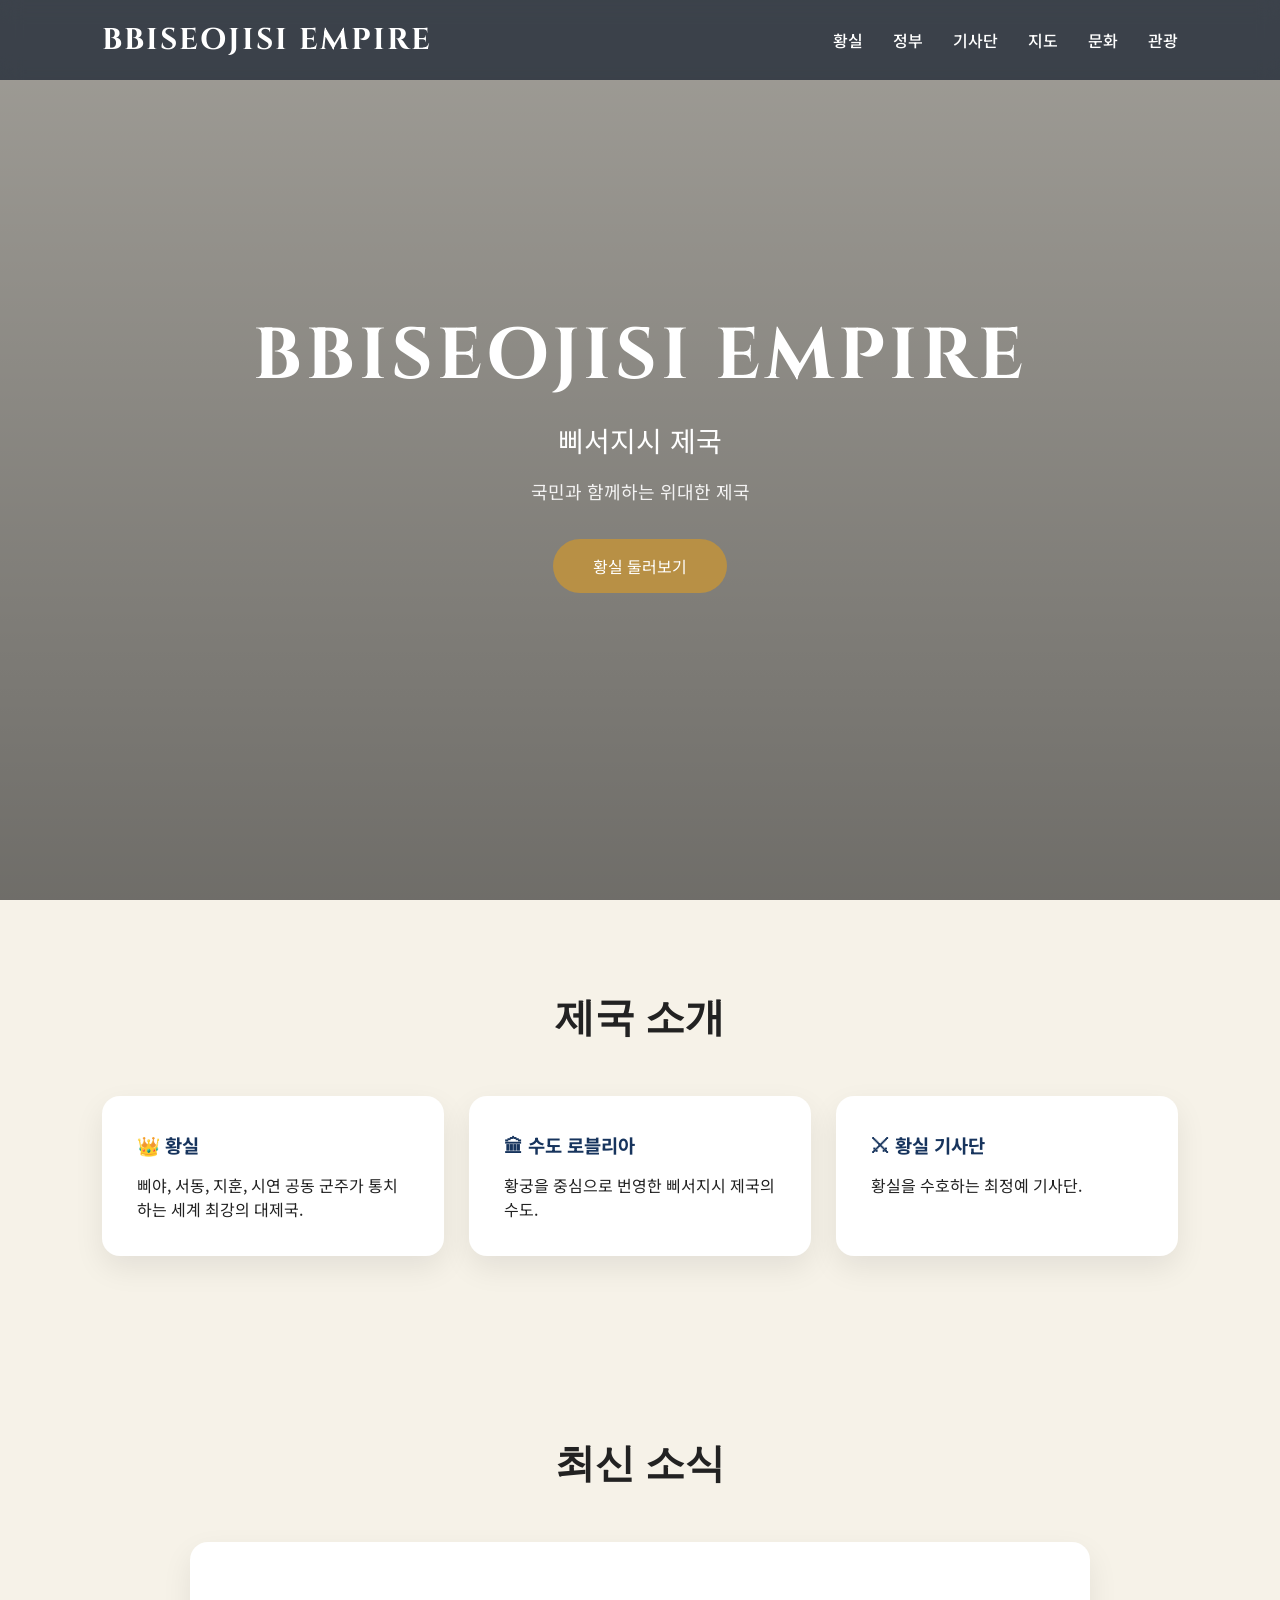
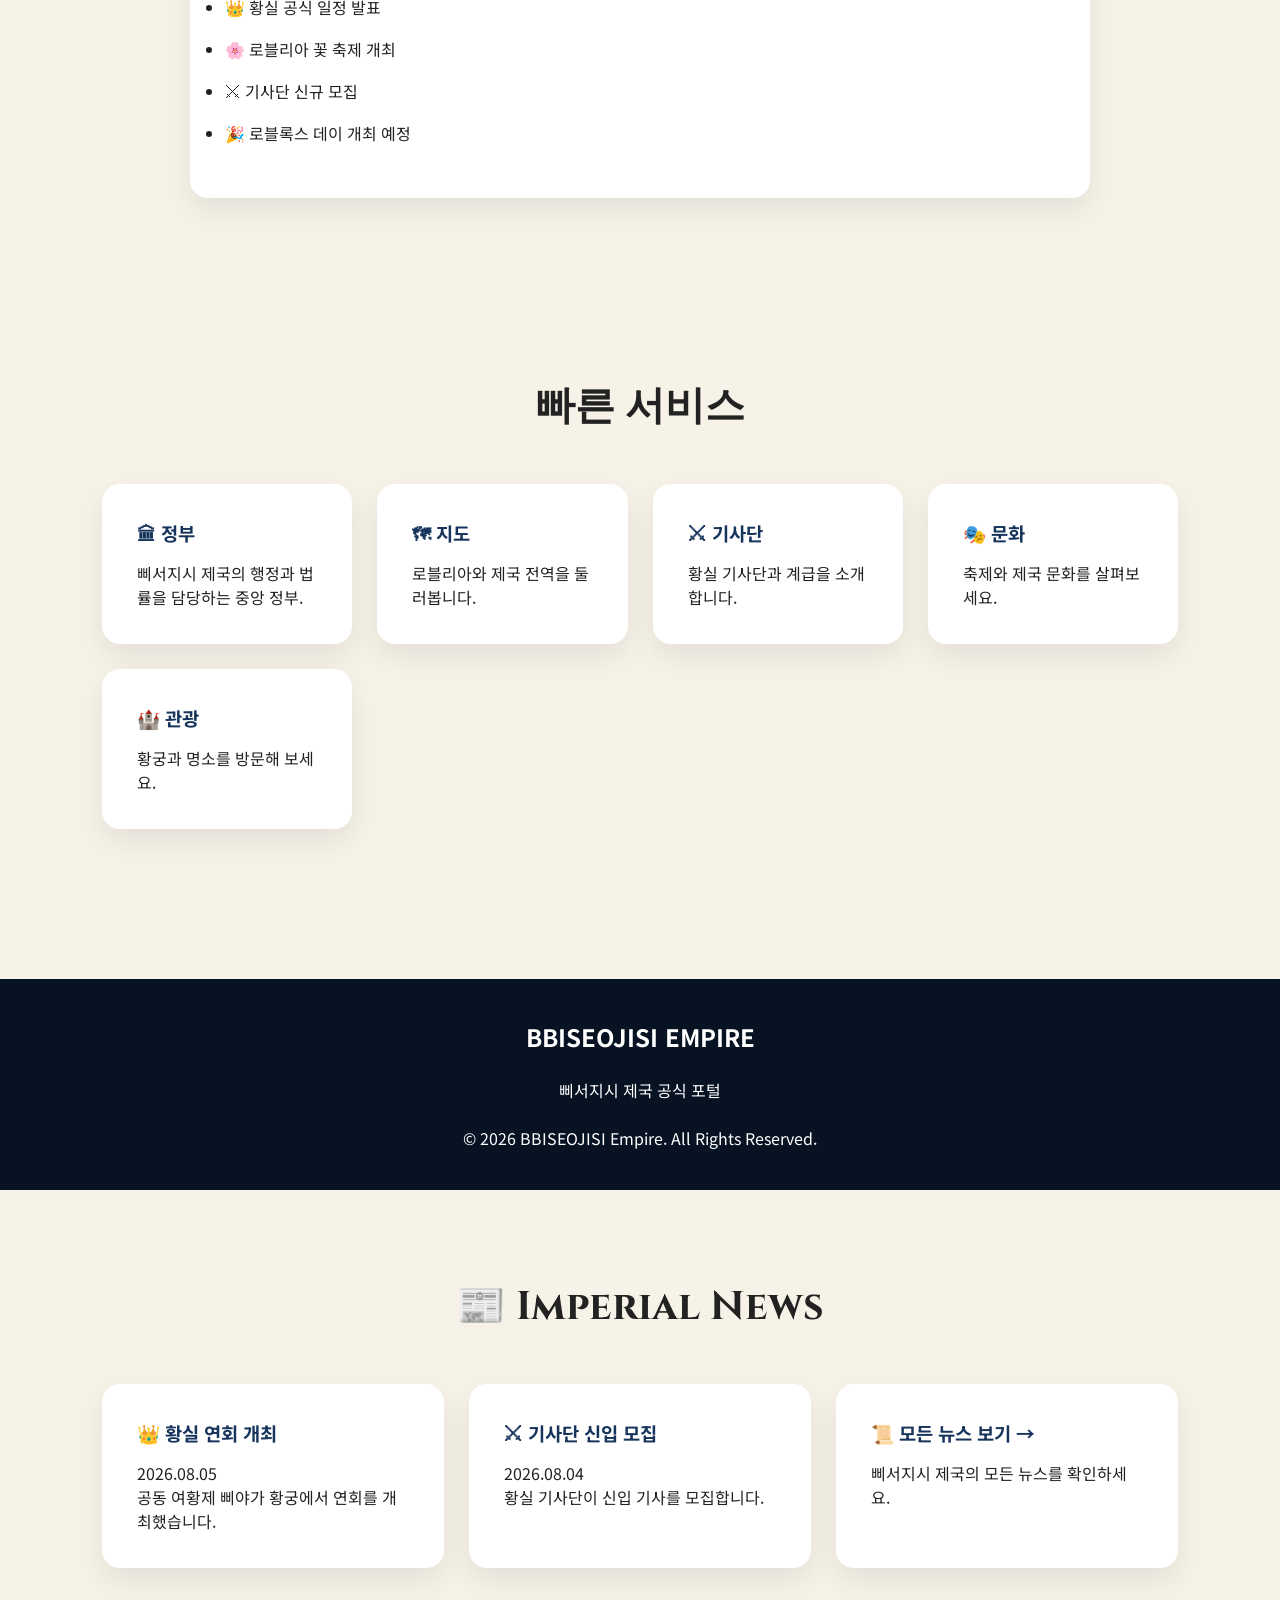
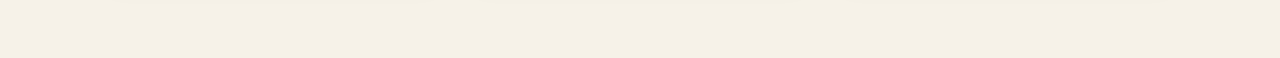
==== index.html @ c5e46500 "index.html 업데이트" ====
<!DOCTYPE html>
<html lang="ko">
<head>
<meta charset="UTF-8">
<meta name="viewport" content="width=device-width, initial-scale=1.0">

<title>삐서지시 제국 | 공식 포털</title>

<link rel="stylesheet" href="style.css">

</head>

<body>

<header>

<div class="logo">
BBISEOJISI EMPIRE
</div>

<nav>
<a href="royal.html">황실</a>
<a href="government.html">정부</a>
<a href="#">기사단</a>
<a href="#">지도</a>
<a href="#">문화</a>
<a href="#">관광</a>
</nav>

</header>

<section class="hero" style="background-image:url('https://raw.githubusercontent.com/lollolhappy826-lgtm/pisergisi-empire/main/C9188A86-B695-4BA8-8948-2E2F57C9B634.png');">

<div class="hero-content">

<h1>BBISEOJISI EMPIRE</h1>

<h2>삐서지시 제국</h2>

<p>국민과 함께하는 위대한 제국</p>

<a href="royal.html" class="button">황실 둘러보기</a>

</div>

</section>

<section>

<h2 class="title">제국 소개</h2>

<div class="grid">

<a href="royal.html" class="card" style="text-decoration:none;color:inherit;">

<h3>👑 황실</h3>

<p>
삐야, 서동, 지훈, 시연 공동 군주가 통치하는
세계 최강의 대제국.
</p>

</a>

<div class="card">
<h3>🏛 수도 로블리아</h3>
<p>
황궁을 중심으로 번영한
삐서지시 제국의 수도.
</p>
</div>

<div class="card">
<h3>⚔ 황실 기사단</h3>
<p>
황실을 수호하는
최정예 기사단.
</p>
</div>

</div>

</section>

<section>

<h2 class="title">최신 소식</h2>

<div class="news">

<ul>

<li>👑 황실 공식 일정 발표</li>

<li>🌸 로블리아 꽃 축제 개최</li>

<li>⚔ 기사단 신규 모집</li>

<li>🎉 로블록스 데이 개최 예정</li>

</ul>

</div>

</section>
<section>

<h2 class="title">빠른 서비스</h2>

<div class="grid">

<a href="government.html" class="card" style="text-decoration:none;color:inherit;">

<h3>🏛 정부</h3>

<p>
삐서지시 제국의 행정과 법률을 담당하는 중앙 정부.
</p>

</a>

<div class="card">
<h3>🗺 지도</h3>
<p>로블리아와 제국 전역을 둘러봅니다.</p>
</div>

<div class="card">
<h3>⚔ 기사단</h3>
<p>황실 기사단과 계급을 소개합니다.</p>
</div>

<div class="card">
<h3>🎭 문화</h3>
<p>축제와 제국 문화를 살펴보세요.</p>
</div>

<div class="card">
<h3>🏰 관광</h3>
<p>황궁과 명소를 방문해 보세요.</p>
</div>

</div>

</section>

<footer>

<h2>BBISEOJISI EMPIRE</h2>

<br>

<p>삐서지시 제국 공식 포털</p>

<br>

<p>© 2026 BBISEOJISI Empire. All Rights Reserved.</p>
</footer>
<section>

<h2 class="title">📰 Imperial News</h2>

<div class="grid">

<a href="news.html" class="card" style="text-decoration:none;color:inherit;">

<h3>👑 황실 연회 개최</h3>

<p>
2026.08.05<br>
공동 여황제 삐야가 황궁에서 연회를 개최했습니다.
</p>

</a>

<a href="news.html" class="card" style="text-decoration:none;color:inherit;">

<h3>⚔ 기사단 신입 모집</h3>

<p>
2026.08.04<br>
황실 기사단이 신입 기사를 모집합니다.
</p>

</a>

<a href="news.html" class="card" style="text-decoration:none;color:inherit;">

<h3>📜 모든 뉴스 보기 →</h3>

<p>
삐서지시 제국의 모든 뉴스를 확인하세요.
</p>

</a>

</div>

</section>

<script src="script.js"></script>

</body>
</html>
---- style.css ----
/* ===========================
   PISERGISI EMPIRE
   Official Portal v2
=========================== */

@import url('https://fonts.googleapis.com/css2?family=Cinzel:wght@400;600;700&family=Noto+Sans+KR:wght@300;400;500;700&display=swap');

*{
    margin:0;
    padding:0;
    box-sizing:border-box;
}

html{
    scroll-behavior:smooth;
}

body{
    font-family:'Noto Sans KR',sans-serif;
    background:#f6f2e8;
    color:#222;
    overflow-x:hidden;
}

/* ================= HEADER ================= */

header{
    position:fixed;
    top:0;
    width:100%;
    display:flex;
    justify-content:space-between;
    align-items:center;
    padding:20px 8%;
    background:rgba(7,18,34,.65);
    backdrop-filter:blur(10px);
    z-index:1000;
}

.logo{
    color:white;
    font-family:'Cinzel',serif;
    font-size:30px;
    font-weight:700;
    letter-spacing:2px;
}

nav{
    display:flex;
    gap:30px;
}

nav a{
    color:white;
    text-decoration:none;
    transition:.3s;
    font-weight:500;
}

nav a:hover{
    color:#d9b15d;
}

/* ================= HERO ================= */

.hero{
    height:100vh;
    background-size:cover;
    background-position:center;
    display:flex;
    justify-content:center;
    align-items:center;
    text-align:center;
    position:relative;
}

.hero::before{
    content:"";
    position:absolute;
    inset:0;
    background:linear-gradient(to bottom,
    rgba(0,0,0,.35),
    rgba(0,0,0,.55));
}

.hero-content{
    position:relative;
    z-index:2;
    color:white;
}

.hero h1{
    font-size:72px;
    font-family:'Cinzel',serif;
    letter-spacing:4px;
}

.hero h2{
    margin-top:15px;
    font-size:28px;
    font-weight:400;
}

.hero p{
    margin-top:18px;
    font-size:18px;
    opacity:.9;
}

.button{
    display:inline-block;
    margin-top:35px;
    background:#b89045;
    color:white;
    text-decoration:none;
    padding:15px 40px;
    border-radius:40px;
    transition:.3s;
}

.button:hover{
    transform:translateY(-3px);
    background:#caa85f;
}

/* ================= SECTION ================= */

section{
    padding:90px 8%;
}

.title{
    text-align:center;
    font-size:40px;
    font-family:'Cinzel',serif;
    margin-bottom:50px;
}

/* ================= CARD ================= */

.grid{
    display:grid;
    grid-template-columns:repeat(auto-fit,minmax(240px,1fr));
    gap:25px;
}

.card{
    display: block;
    background:white;
    padding:35px;
    border-radius:18px;
    box-shadow:0 12px 30px rgba(0,0,0,.08);
    transition:.35s;
}

.card:hover{
    transform:translateY(-10px);
}

.card h3{
    margin-bottom:15px;
    color:#17345d;
}

/* ================= NEWS ================= */

.news{
    max-width:900px;
    margin:auto;
    background:white;
    border-radius:18px;
    padding:35px;
    box-shadow:0 12px 30px rgba(0,0,0,.08);
}

.news li{
    margin:18px 0;
}

/* ================= FOOTER ================= */

footer{
    background:#071222;
    color:white;
    text-align:center;
    padding:40px;
    margin-top:60px;
}

/* ================= MOBILE ================= */

@media(max-width:900px){

header{
    flex-direction:column;
    gap:18px;
}

.hero h1{
    font-size:48px;
}

.hero h2{
    font-size:22px;
}

nav{
    flex-wrap:wrap;
    justify-content:center;
    gap:15px;
}

.title{
    font-size:32px;
}

}
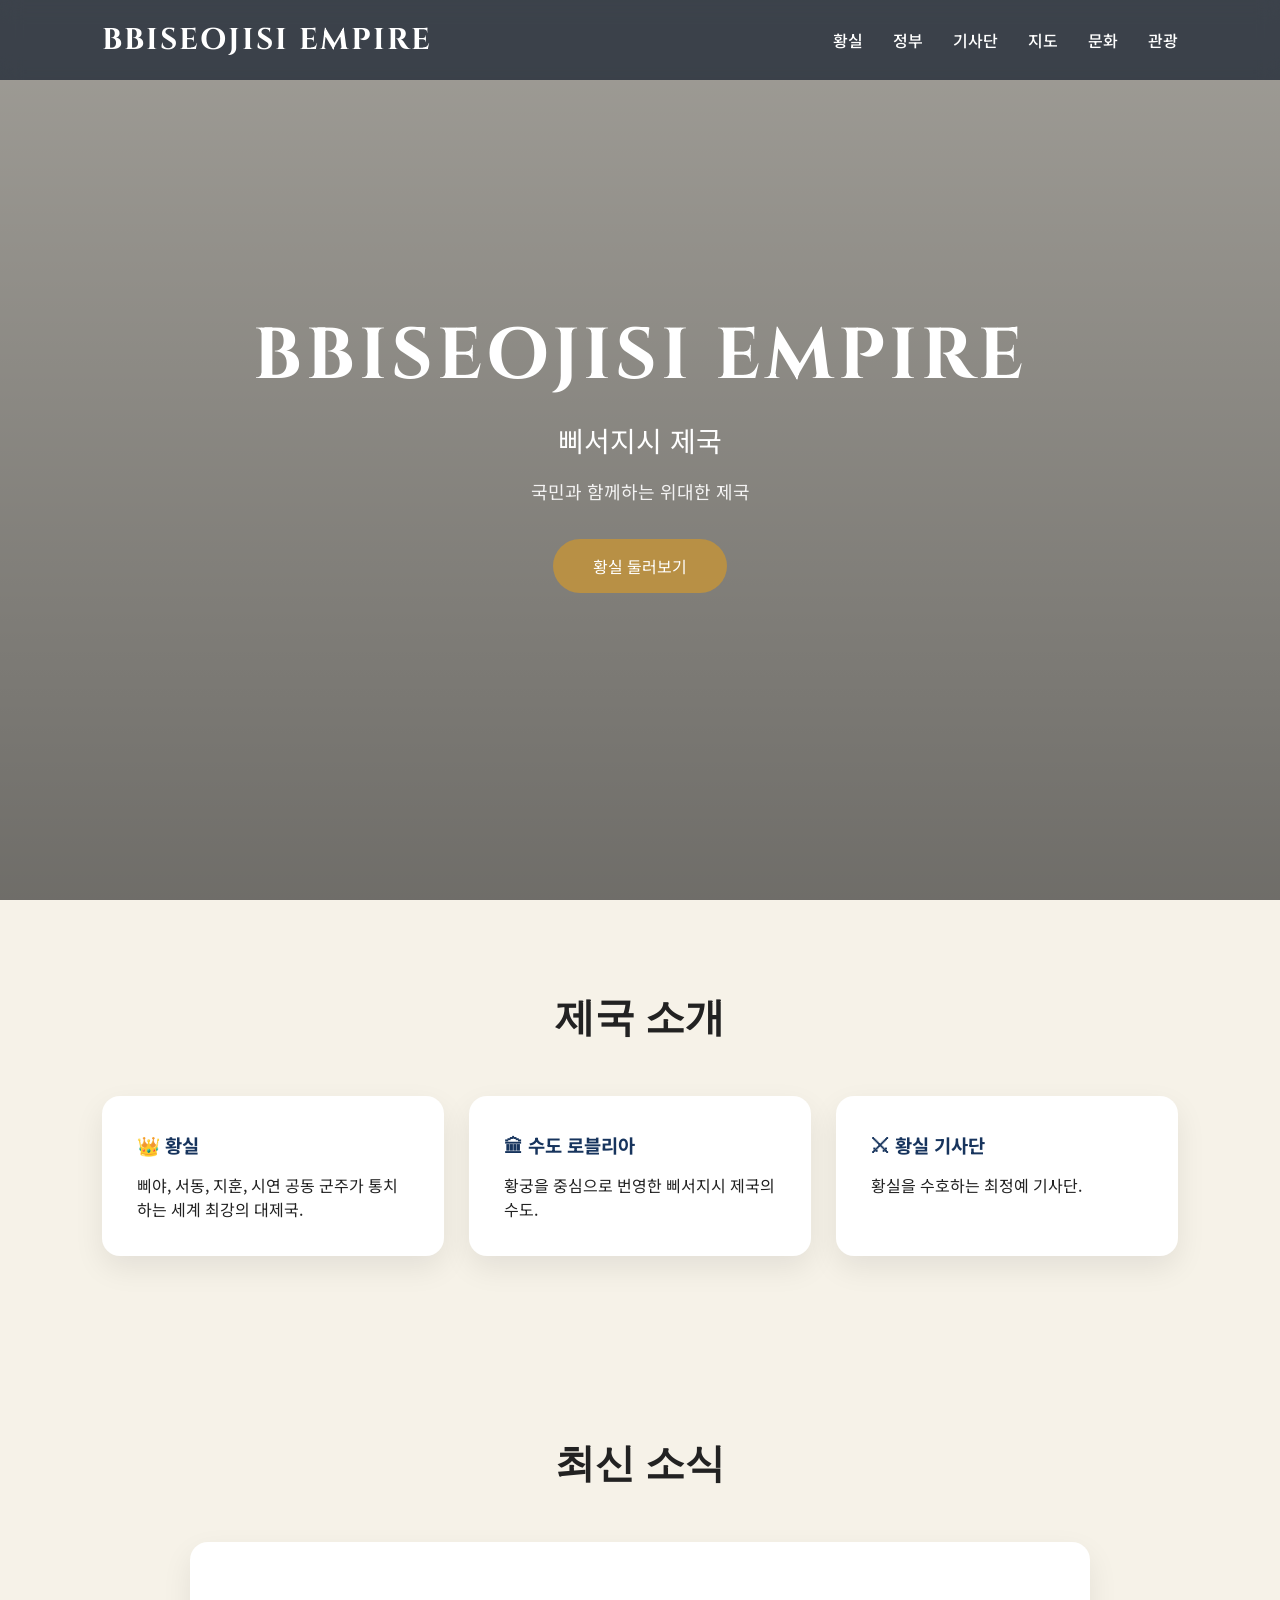
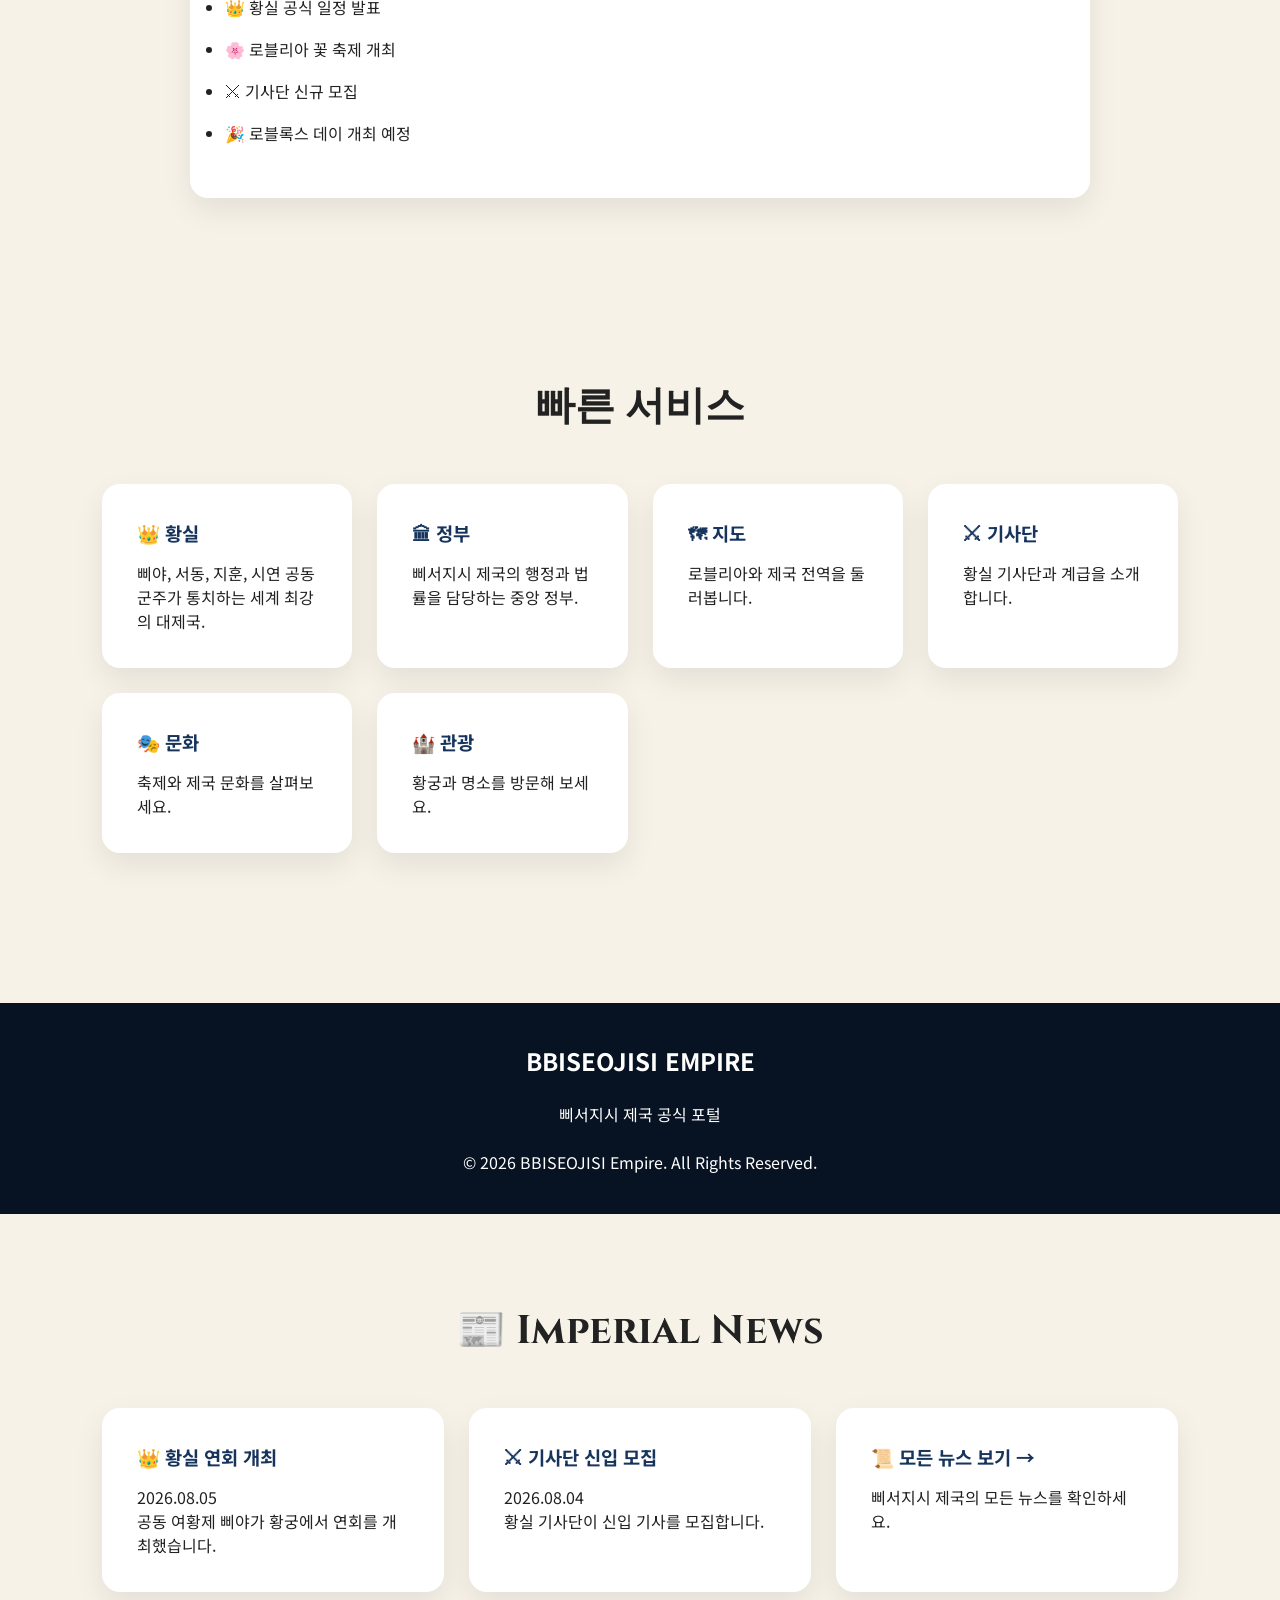
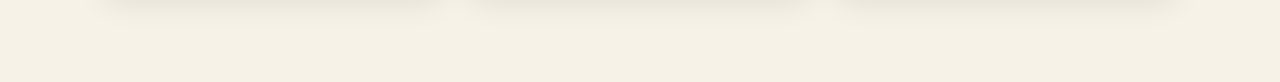
==== commit 64d0ddaa: "index.html 업데이트" ====
--- a/index.html
+++ b/index.html
@@ -108,7 +108,16 @@
 <h2 class="title">빠른 서비스</h2>
 
 <div class="grid">
-
+<a href="royal.html" class="card" style="text-decoration:none;color:inherit;">
+
+<h3>👑 황실</h3>
+
+<p>
+삐야, 서동, 지훈, 시연 공동 군주가 통치하는
+세계 최강의 대제국.
+</p>
+
+</a>
 <a href="government.html" class="card" style="text-decoration:none;color:inherit;">
 
 <h3>🏛 정부</h3>
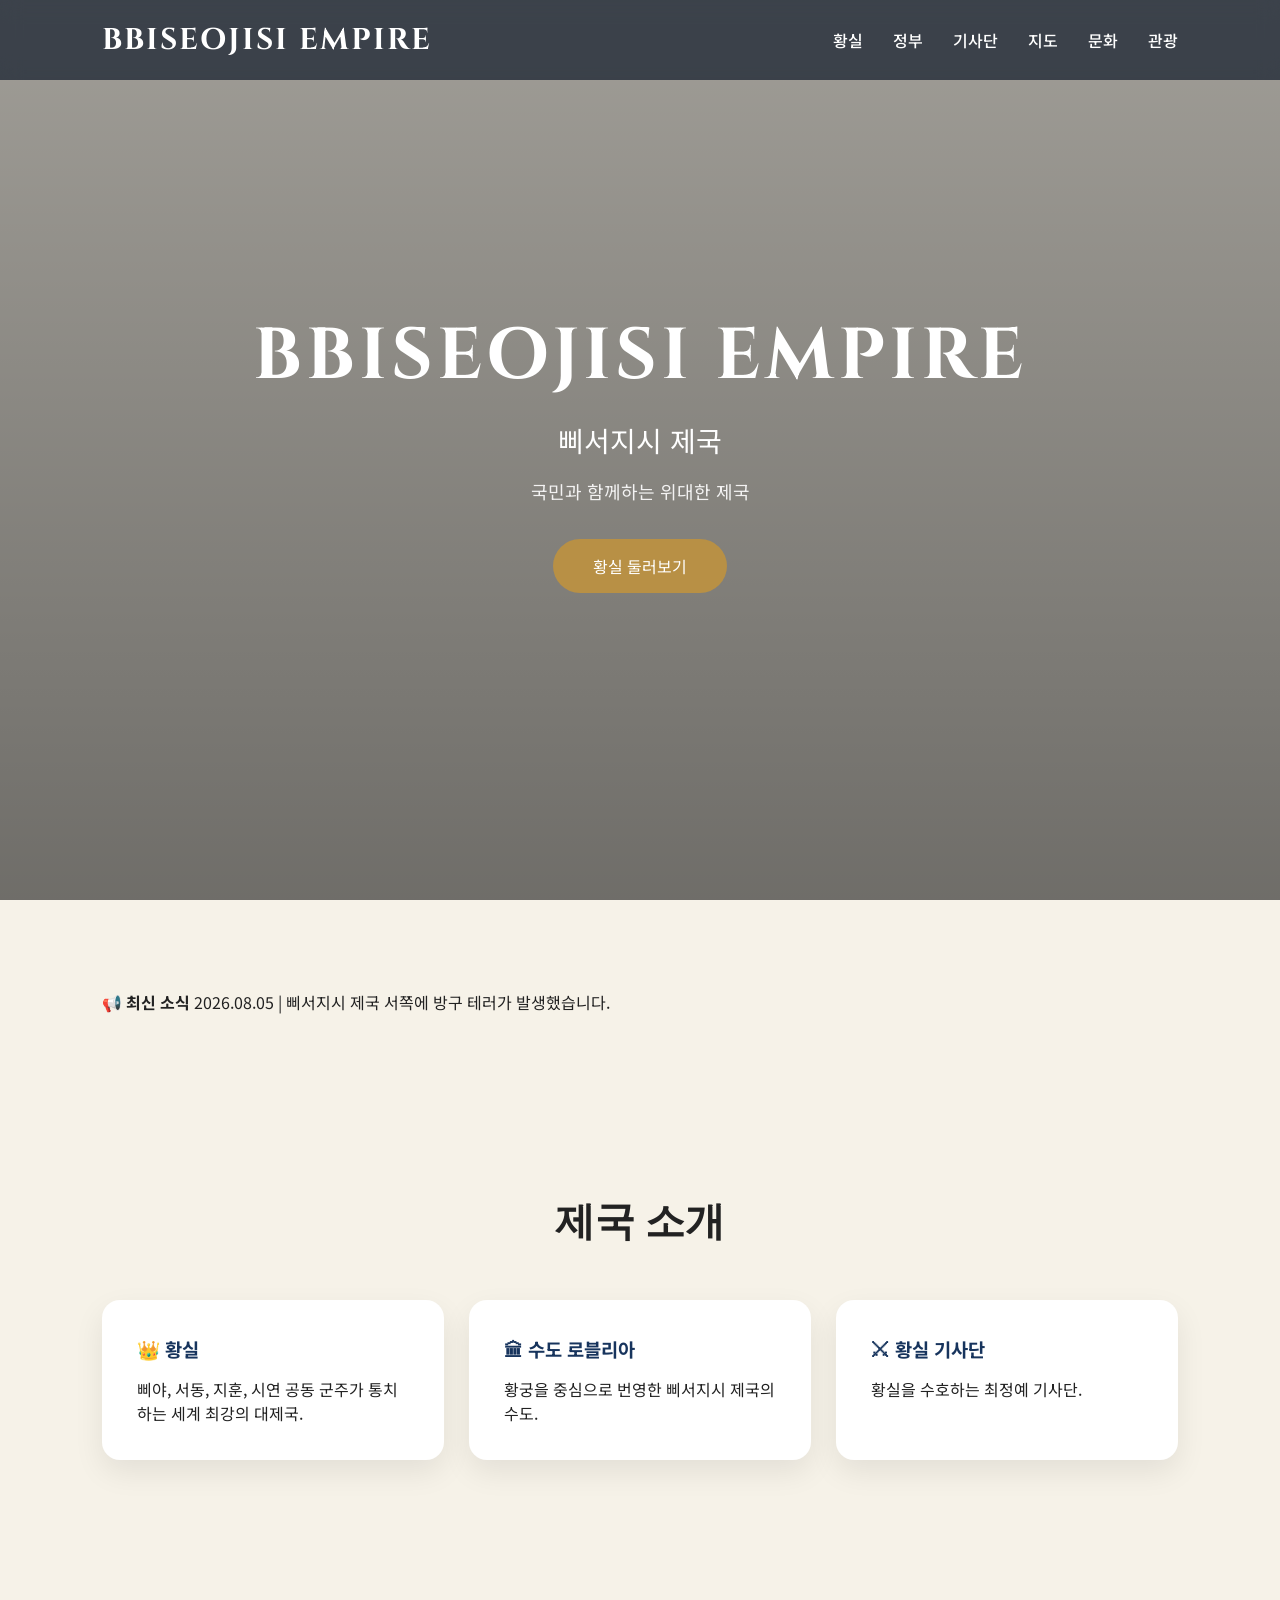
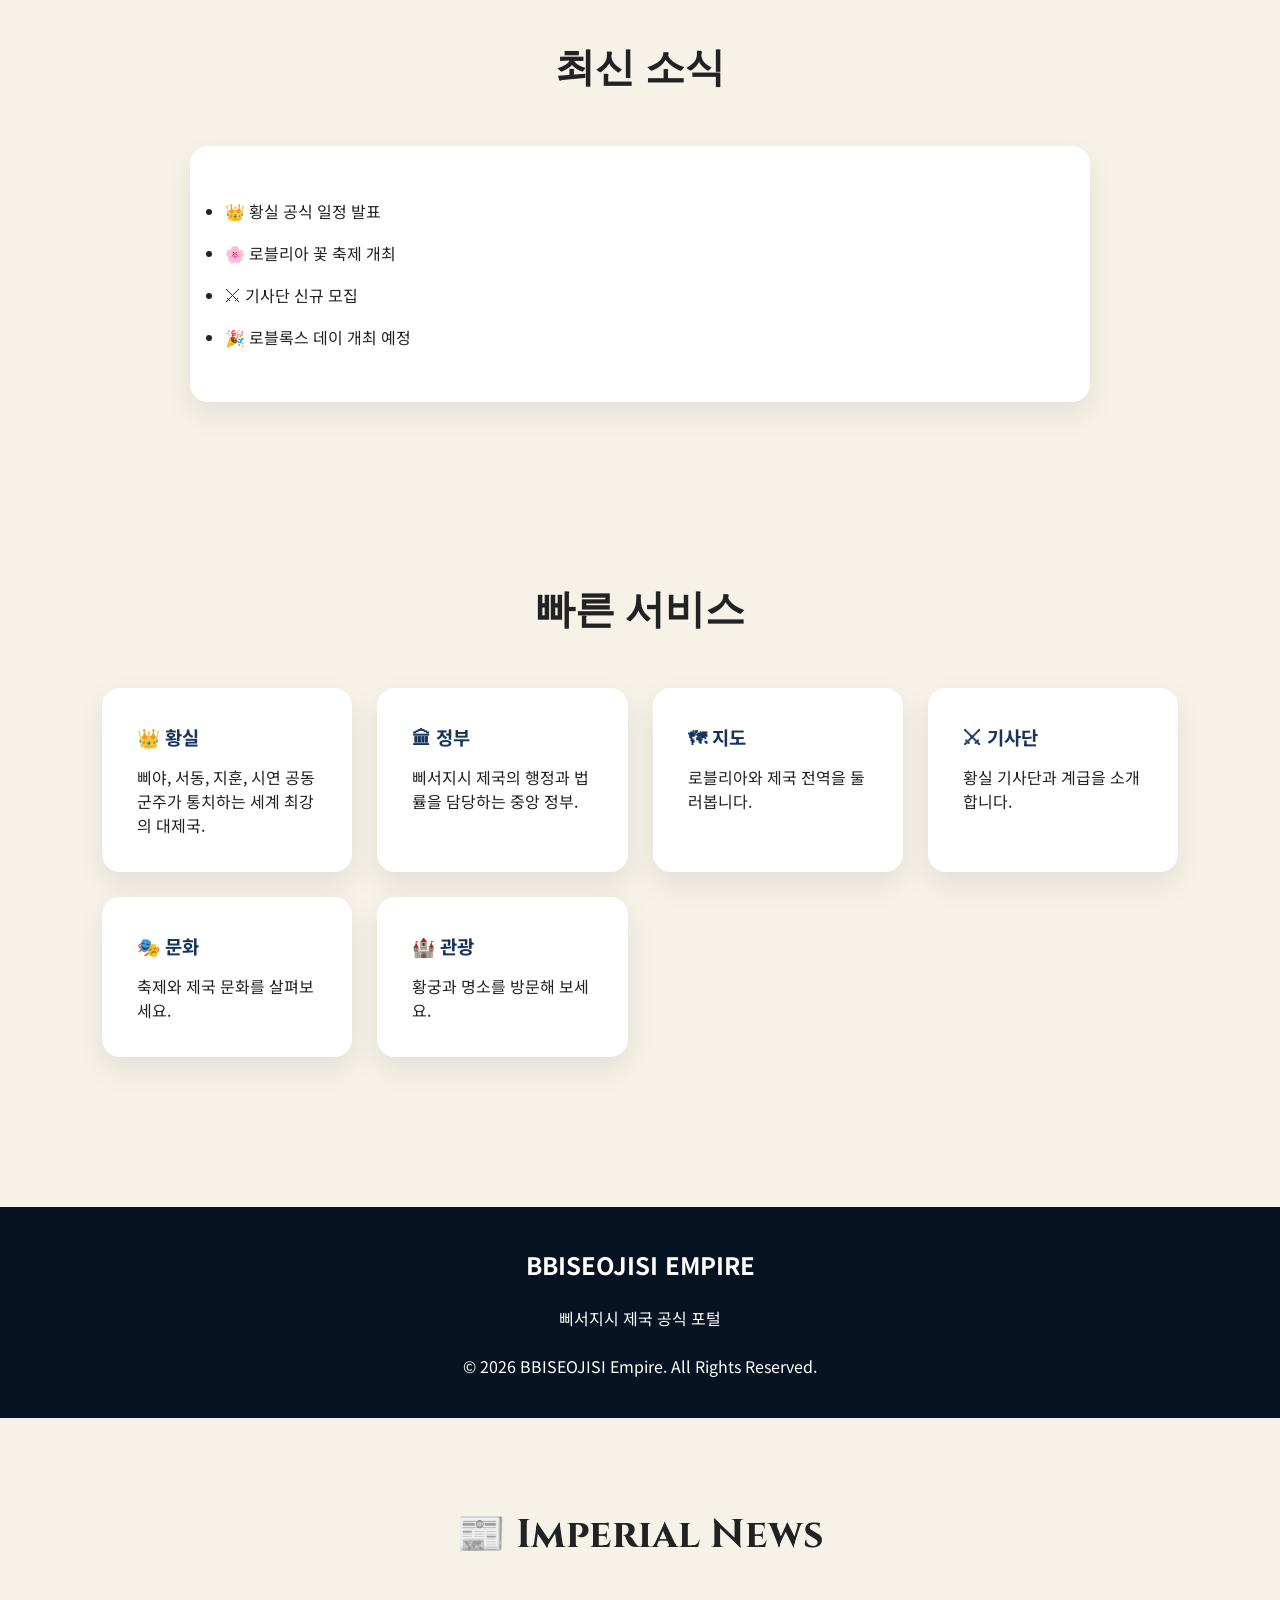
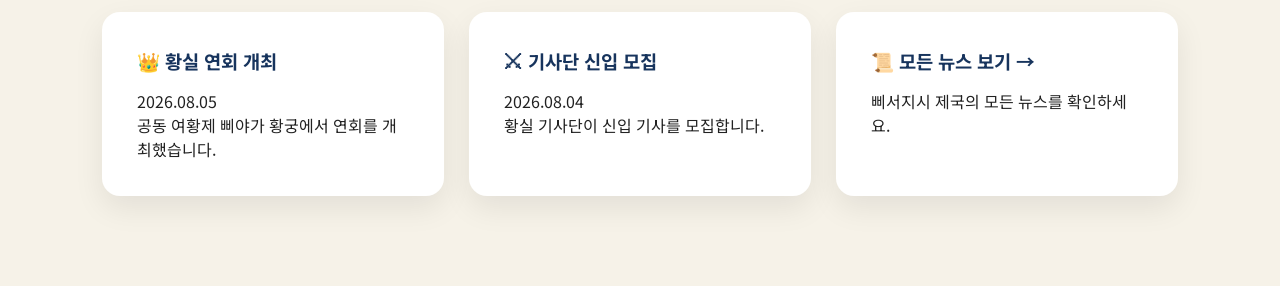
==== commit c5d61e09: "index.html 업데이트" ====
--- a/index.html
+++ b/index.html
@@ -21,7 +21,7 @@
 <nav>
 <a href="royal.html">황실</a>
 <a href="government.html">정부</a>
-<a href="#">기사단</a>
+<a href="knights.html">기사단</a>
 <a href="#">지도</a>
 <a href="#">문화</a>
 <a href="#">관광</a>
@@ -44,6 +44,15 @@
 </div>
 
 </section>
+<section class="news-bar">
+
+📢 <strong>최신 소식</strong>
+
+<span>
+2026.08.05 | 삐서지시 제국 서쪽에 방구 테러가 발생했습니다.
+</span>
+
+</section>
 
 <section>
 
@@ -133,10 +142,15 @@
 <p>로블리아와 제국 전역을 둘러봅니다.</p>
 </div>
 
-<div class="card">
+<a href="knights.html" class="card" style="text-decoration:none;color:inherit;">
+
 <h3>⚔ 기사단</h3>
-<p>황실 기사단과 계급을 소개합니다.</p>
-</div>
+
+<p>
+황실 기사단과 계급을 소개합니다.
+</p>
+
+</a>
 
 <div class="card">
 <h3>🎭 문화</h3>
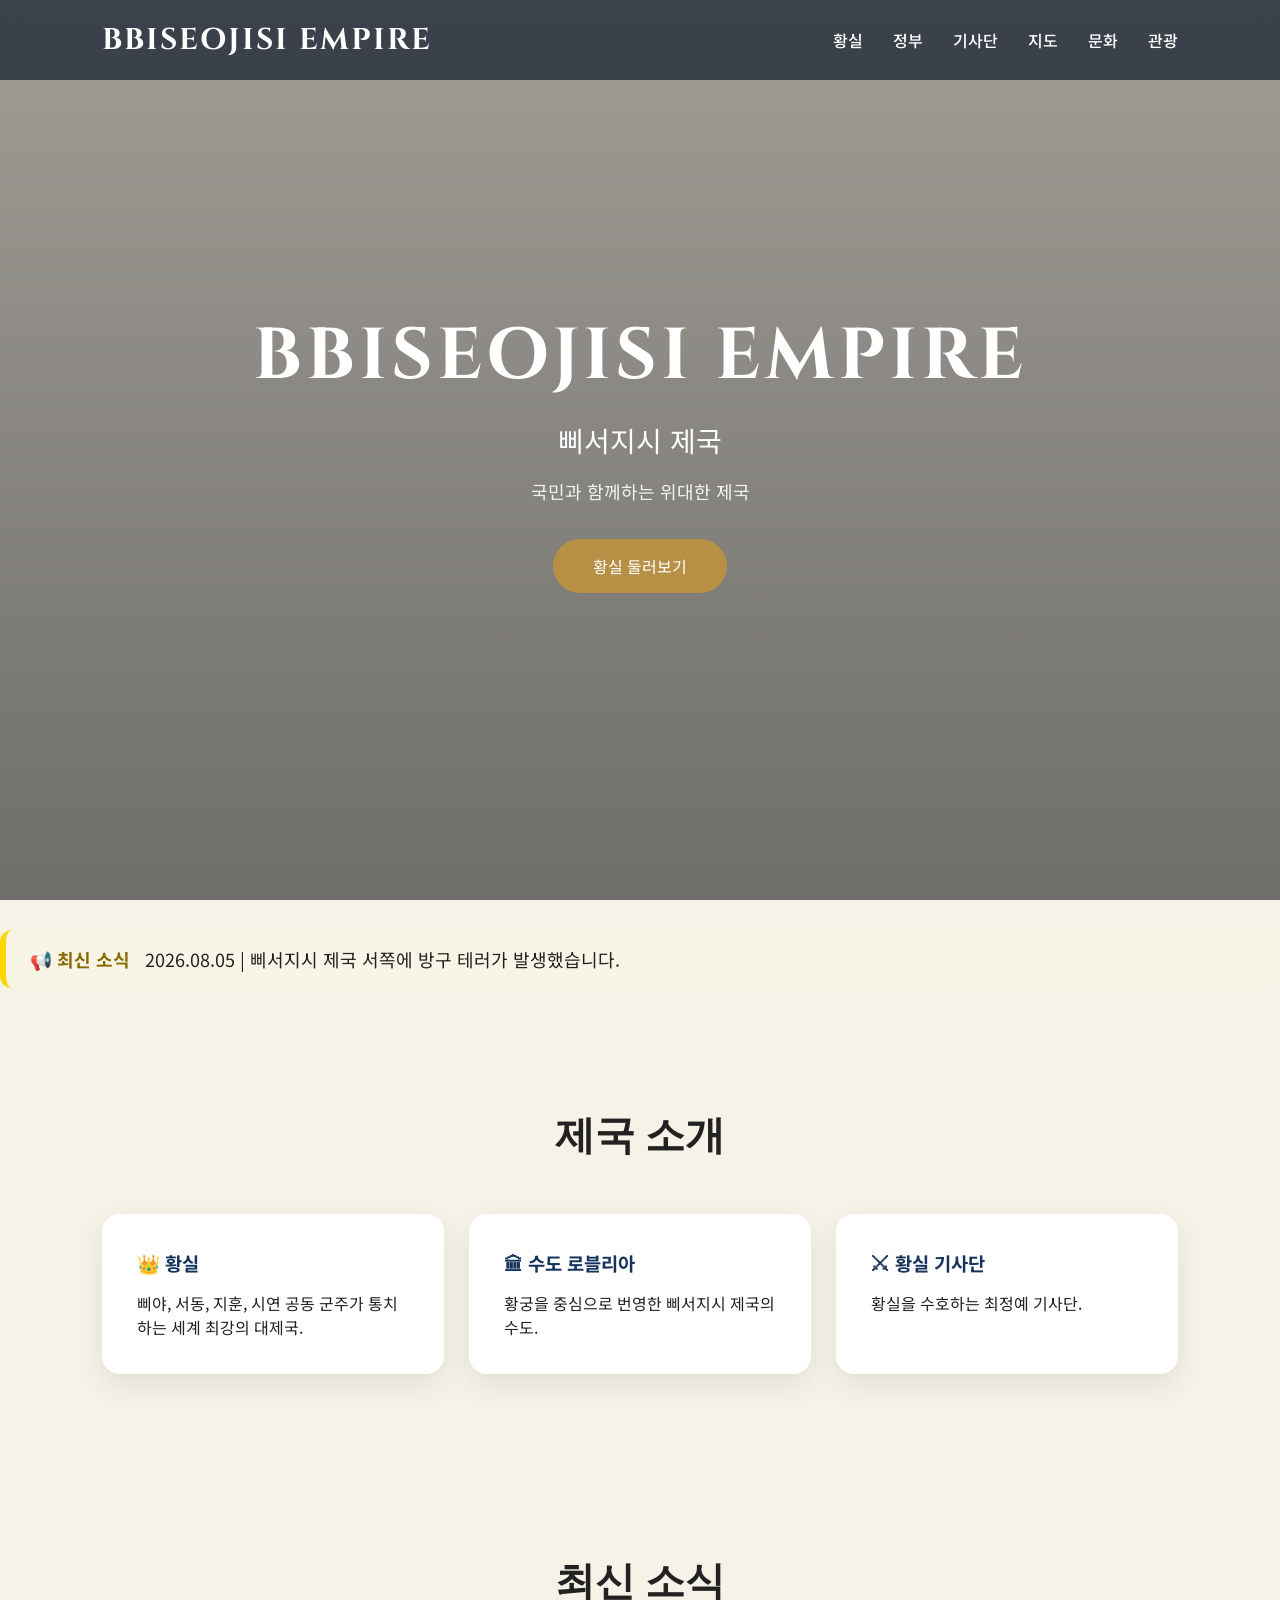
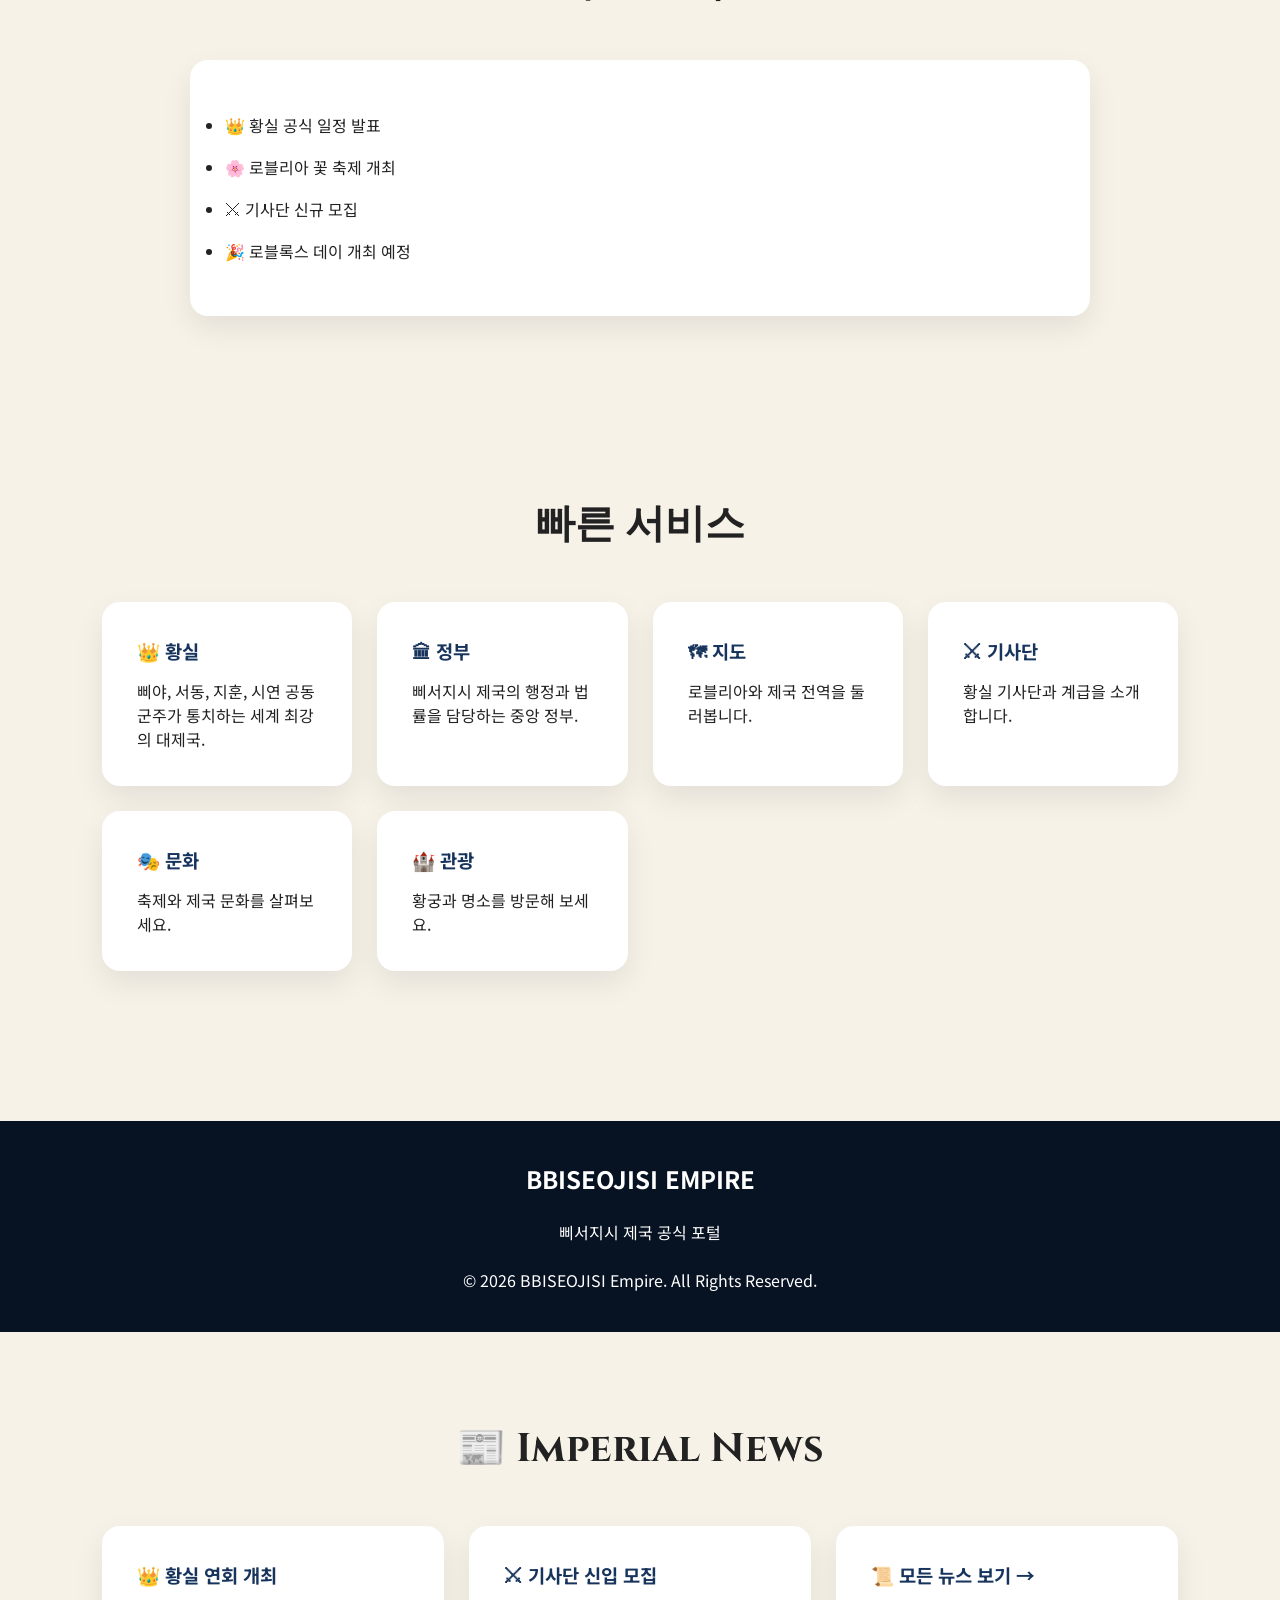
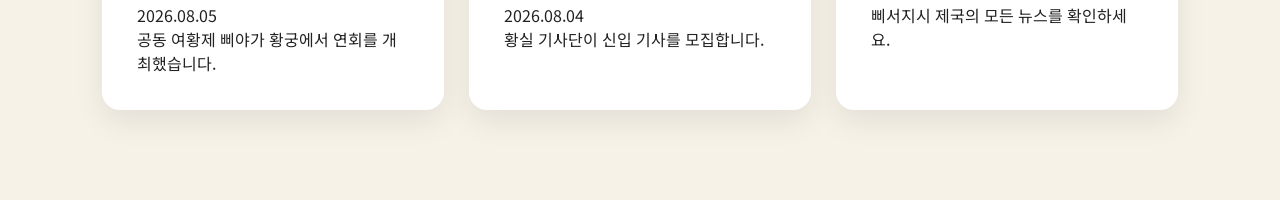
==== commit 8dbbe90e: "index.html 업데이트" ====
--- a/index.html
+++ b/index.html
@@ -46,7 +46,7 @@
 </section>
 <section class="news-bar">
 
-📢 <strong>최신 소식</strong>
+<strong>📢 최신 소식</strong>
 
 <span>
 2026.08.05 | 삐서지시 제국 서쪽에 방구 테러가 발생했습니다.
--- a/style.css
+++ b/style.css
@@ -214,4 +214,21 @@
     font-size:32px;
 }
 
+}
+
+.news-bar{
+    background:#f8f4e6;
+    border-left:6px solid gold;
+    padding:16px 24px;
+    margin:30px auto;
+    border-radius:12px;
+    font-size:18px;
+}
+
+.news-bar strong{
+    color:#8b6b00;
+}
+
+.news-bar span{
+    margin-left:10px;
 }
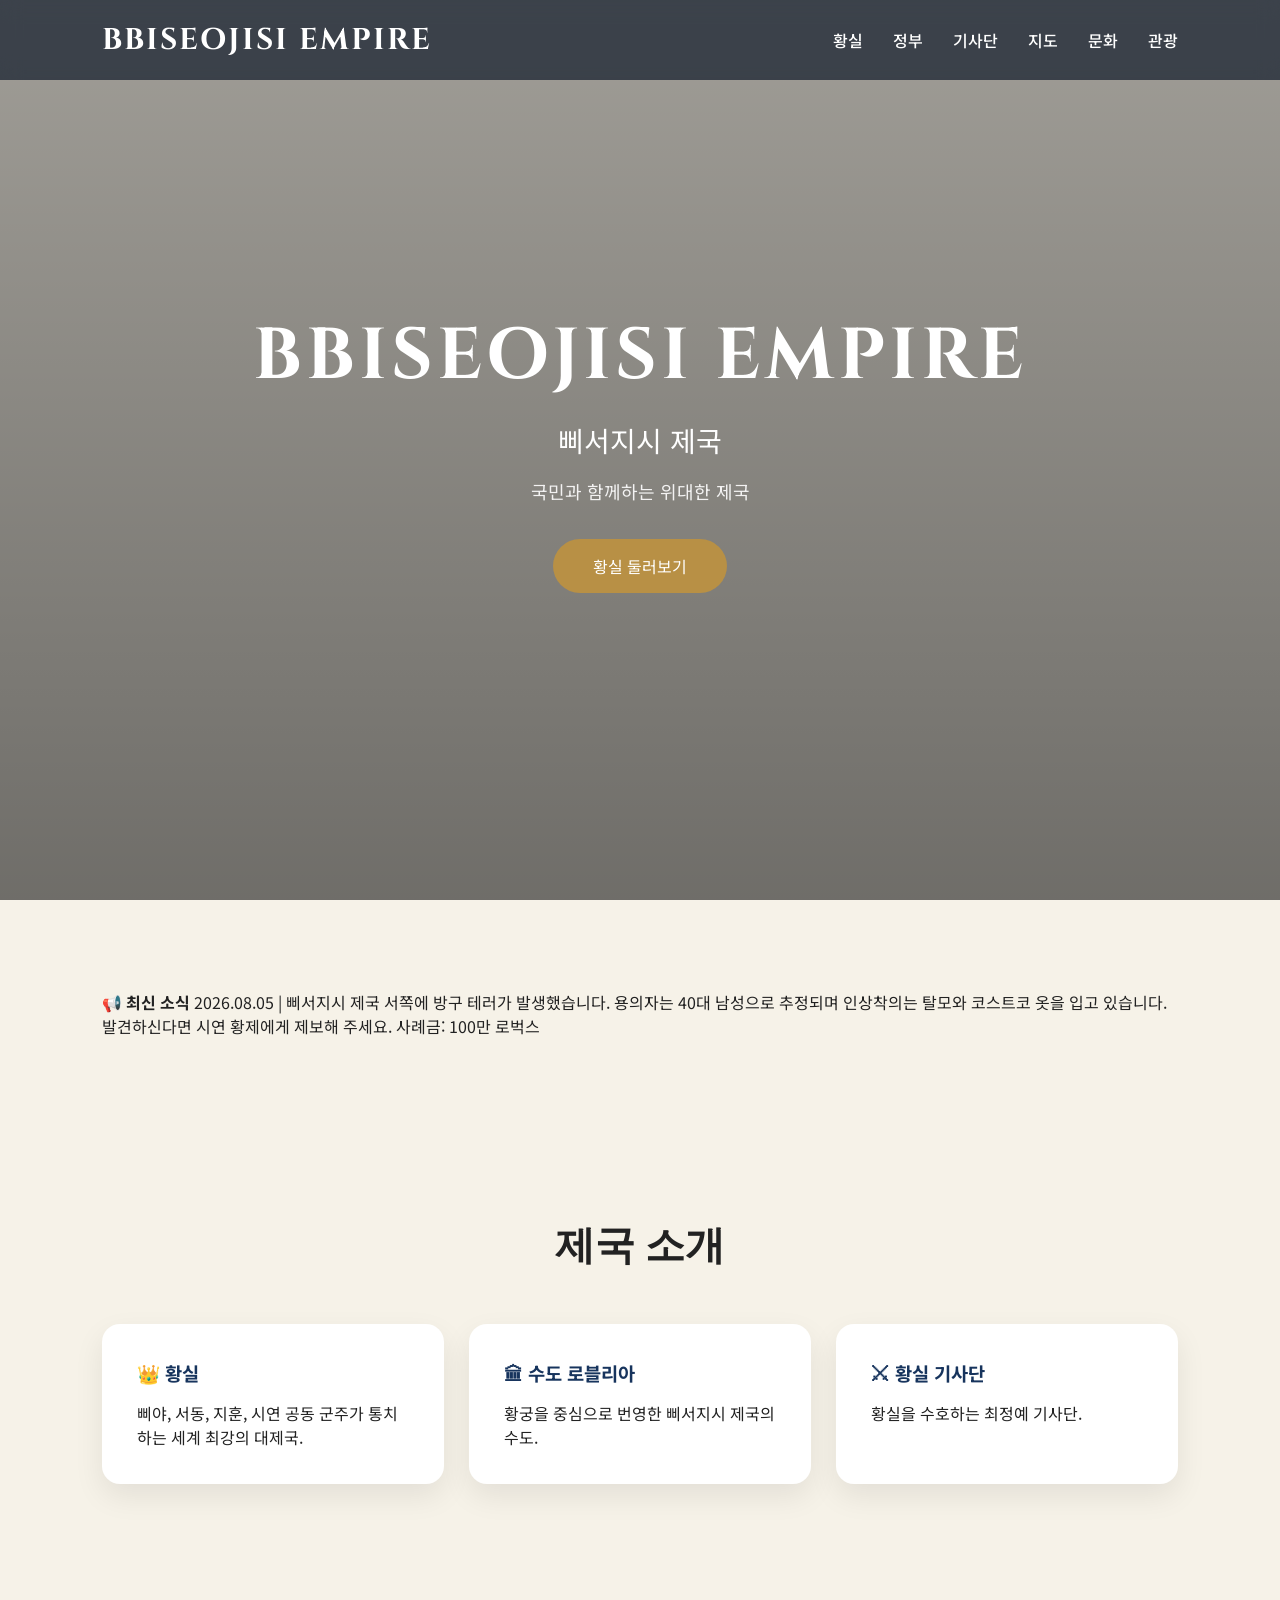
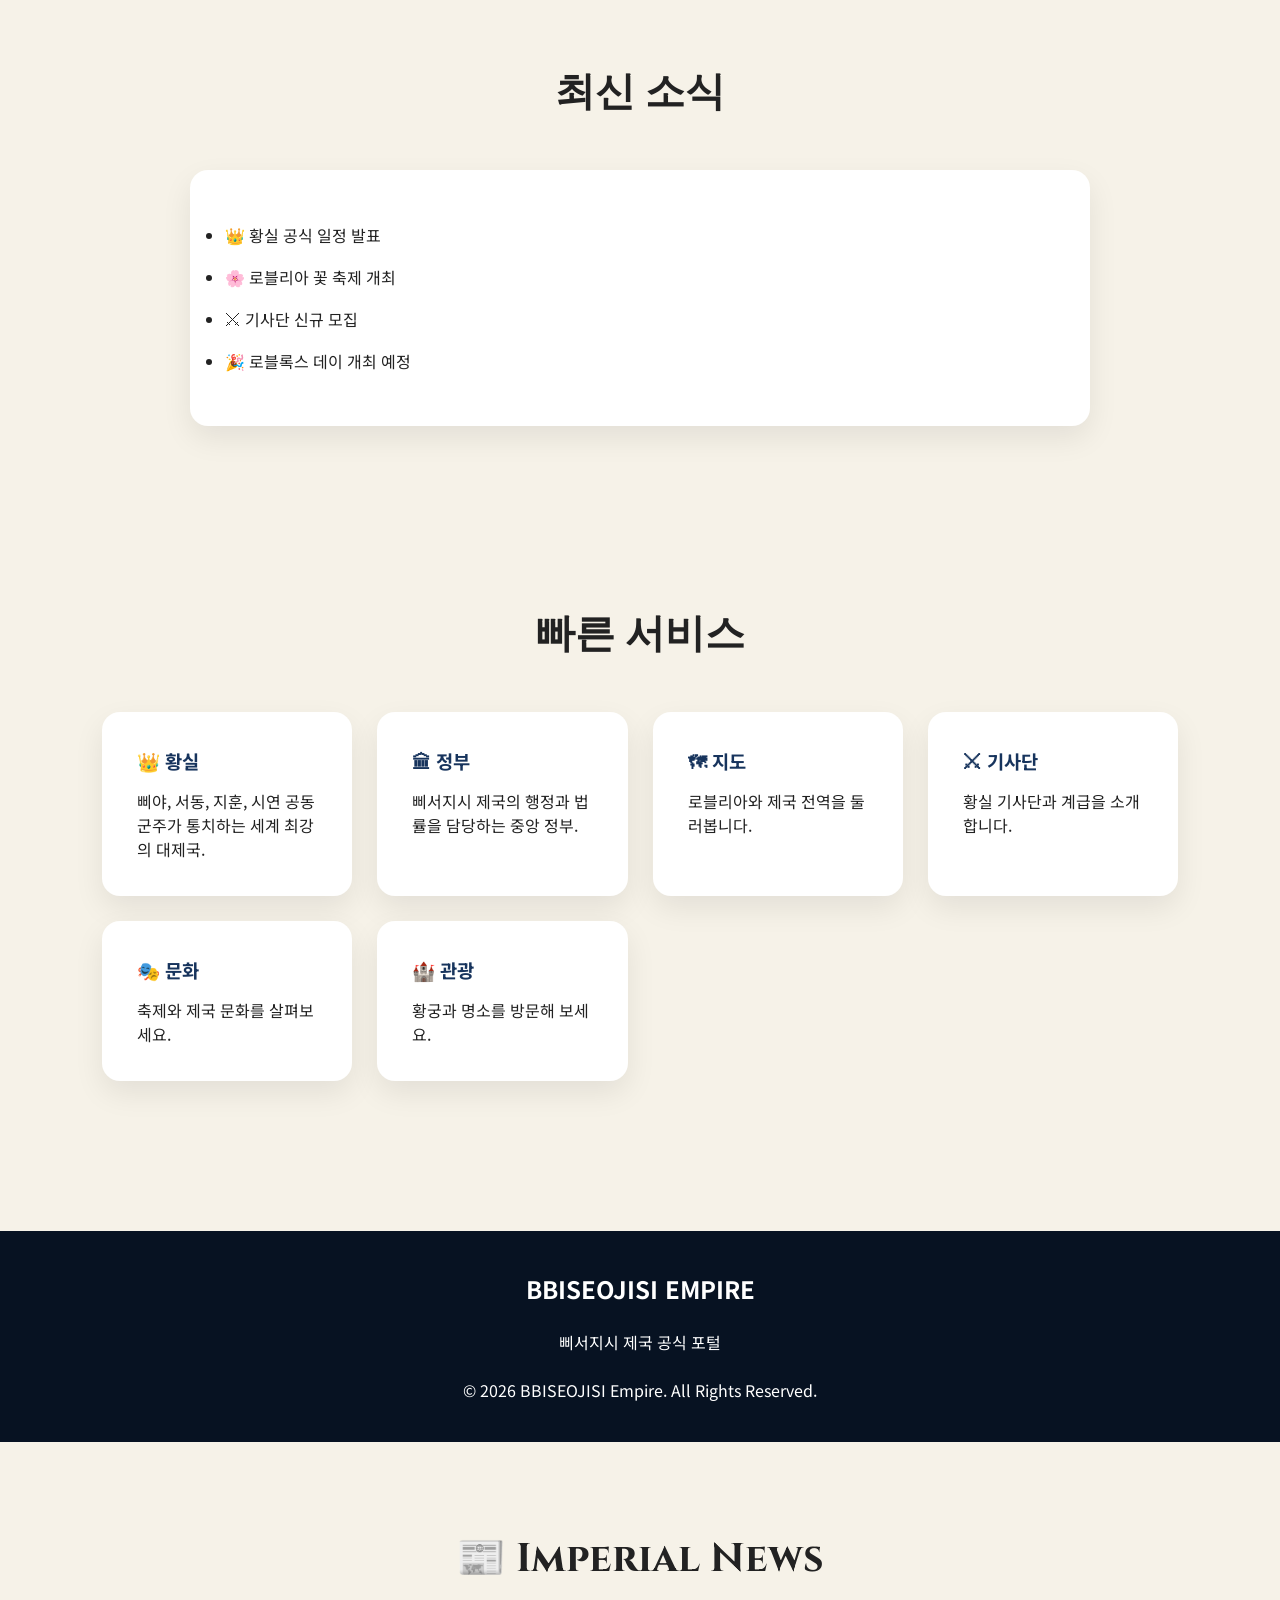
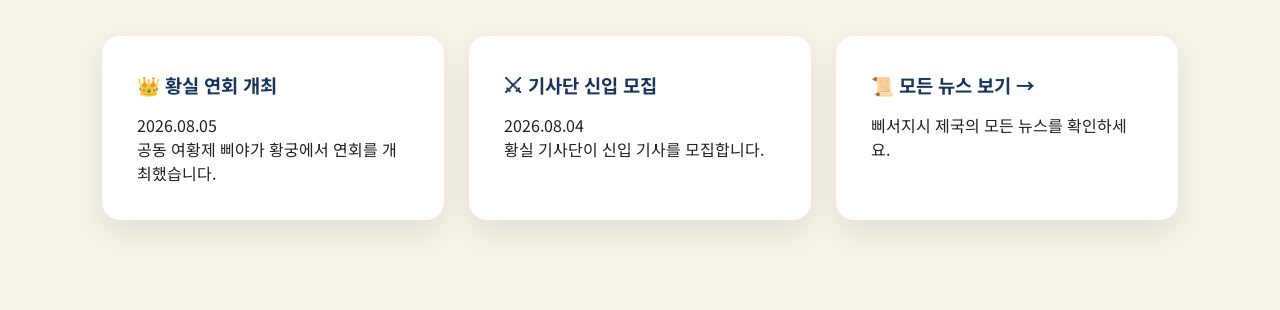
==== commit 11ad91ac: "index.html 업데이트" ====
--- a/index.html
+++ b/index.html
@@ -49,7 +49,7 @@
 <strong>📢 최신 소식</strong>
 
 <span>
-2026.08.05 | 삐서지시 제국 서쪽에 방구 테러가 발생했습니다.
+2026.08.05 | 삐서지시 제국 서쪽에 방구 테러가 발생했습니다. 용의자는 40대 남성으로 추정되며 인상착의는 탈모와 코스트코 옷을 입고 있습니다. 발견하신다면 시연 황제에게 제보해 주세요. 사례금: 100만 로벅스
 </span>
 
 </section>
--- a/style.css
+++ b/style.css
@@ -214,21 +214,30 @@
     font-size:32px;
 }
 
-}
 
 .news-bar{
-    background:#f8f4e6;
-    border-left:6px solid gold;
-    padding:16px 24px;
-    margin:30px auto;
-    border-radius:12px;
+    max-width:1100px;
+    width:90%;
+    margin:40px auto;
+
+    background:#fff8e8;
+    border-left:8px solid #d4af37;
+    border-radius:18px;
+
+    padding:22px 28px;
+
+    box-shadow:0 10px 30px rgba(0,0,0,.08);
+
     font-size:18px;
-}
-
+    line-height:1.8;
+}
 .news-bar strong{
-    color:#8b6b00;
+    color:#9a7600;
+    display:block;
+    font-size:22px;
+    margin-bottom:8px;
 }
 
 .news-bar span{
-    margin-left:10px;
+    display:block;
 }
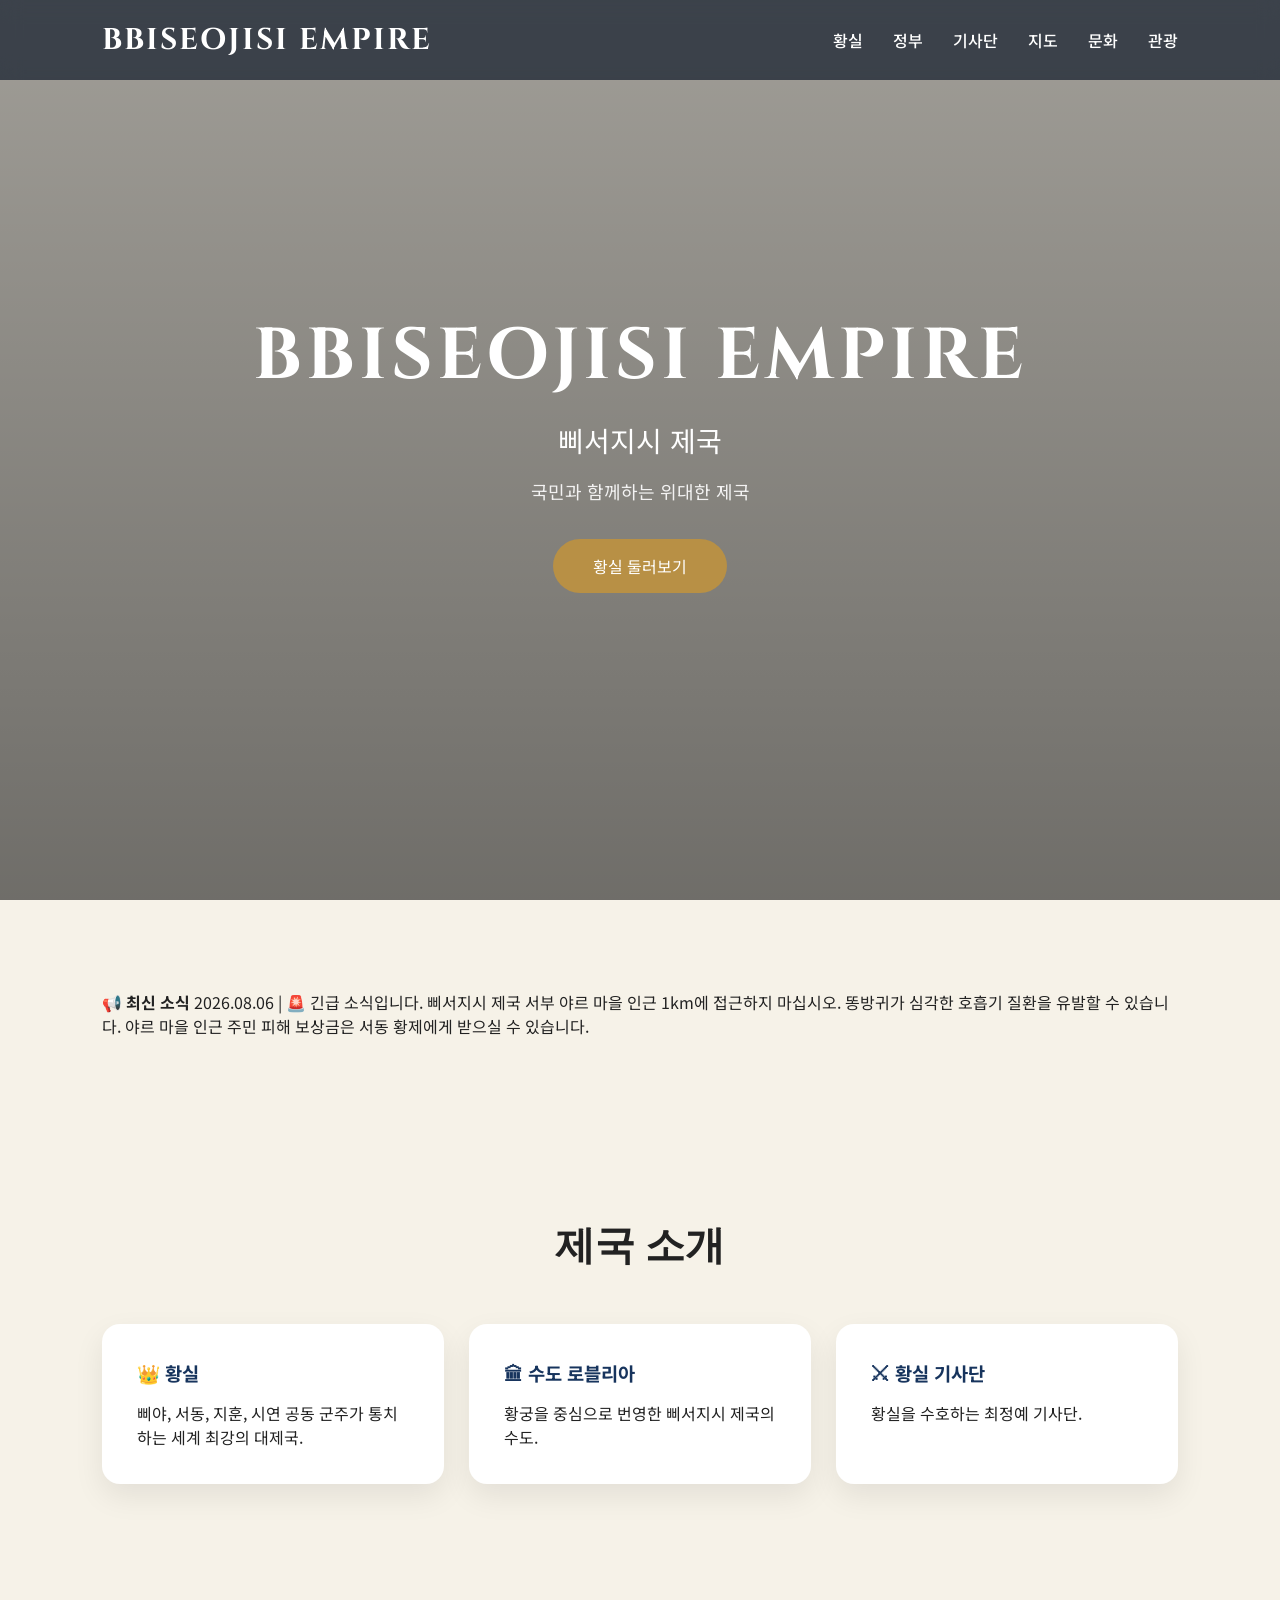
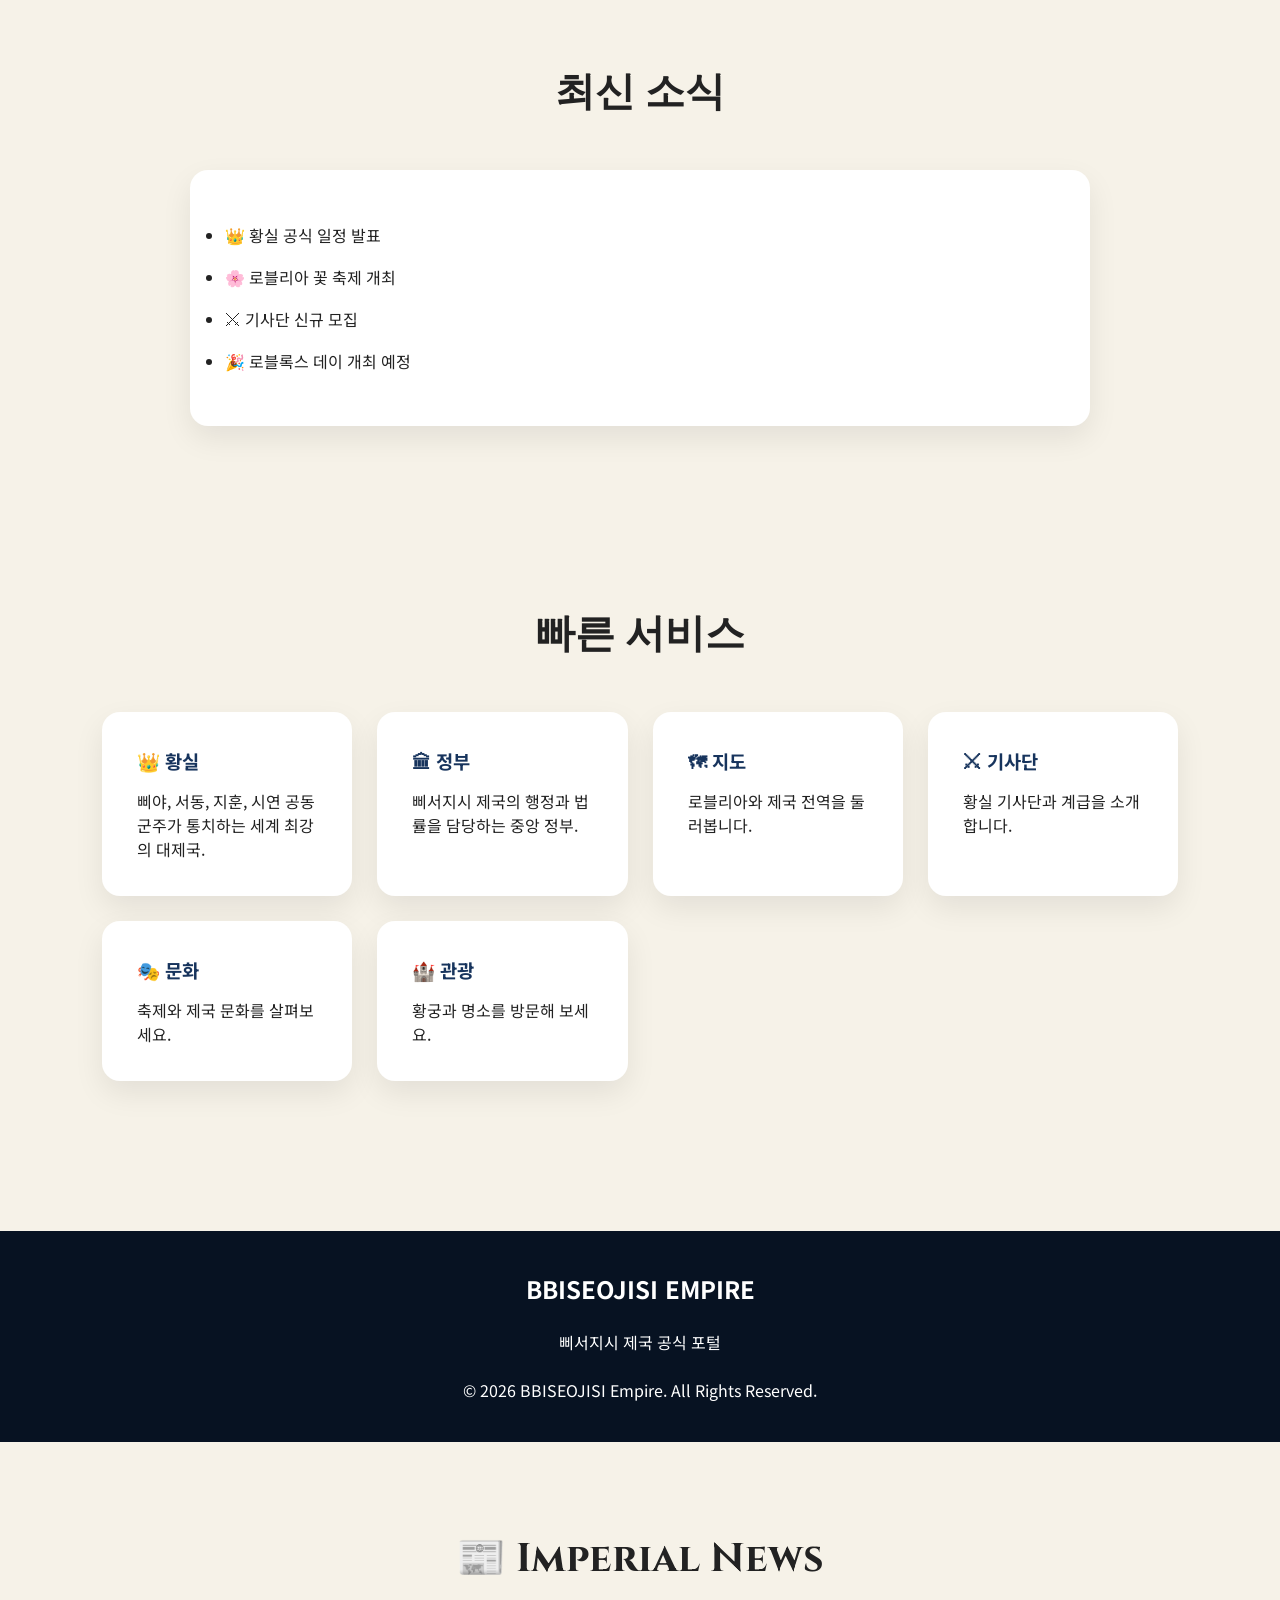
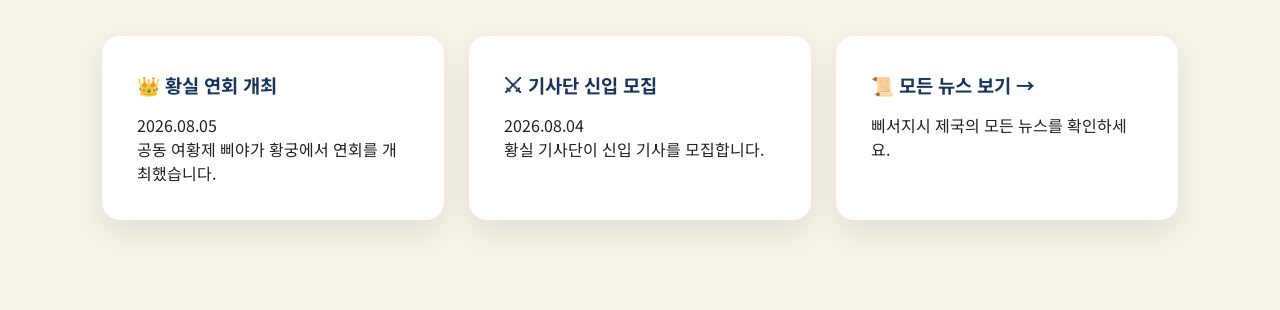
==== commit 97a6f2be: "index.html 업데이트" ====
--- a/index.html
+++ b/index.html
@@ -22,8 +22,8 @@
 <a href="royal.html">황실</a>
 <a href="government.html">정부</a>
 <a href="knights.html">기사단</a>
-<a href="#">지도</a>
-<a href="#">문화</a>
+<a href="map.html">지도</a>
+<a href="culture.html">문화</a>
 <a href="#">관광</a>
 </nav>
 
@@ -49,7 +49,7 @@
 <strong>📢 최신 소식</strong>
 
 <span>
-2026.08.05 | 삐서지시 제국 서쪽에 방구 테러가 발생했습니다. 용의자는 40대 남성으로 추정되며 인상착의는 탈모와 코스트코 옷을 입고 있습니다. 발견하신다면 시연 황제에게 제보해 주세요. 사례금: 100만 로벅스
+2026.08.06 | 🚨 긴급 소식입니다. 삐서지시 제국 서부 야르 마을 인근 1km에 접근하지 마십시오. 똥방귀가 심각한 호흡기 질환을 유발할 수 있습니다. 야르 마을 인근 주민 피해 보상금은 서동 황제에게 받으실 수 있습니다.
 </span>
 
 </section>
@@ -137,10 +137,15 @@
 
 </a>
 
-<div class="card">
+<a href="map.html" class="card" style="text-decoration:none;color:inherit;">
+
 <h3>🗺 지도</h3>
-<p>로블리아와 제국 전역을 둘러봅니다.</p>
-</div>
+
+<p>
+로블리아와 제국 전역을 둘러봅니다.
+</p>
+
+</a>
 
 <a href="knights.html" class="card" style="text-decoration:none;color:inherit;">
 
@@ -152,10 +157,15 @@
 
 </a>
 
-<div class="card">
+<a href="culture.html" class="card" style="text-decoration:none;color:inherit;">
+
 <h3>🎭 문화</h3>
-<p>축제와 제국 문화를 살펴보세요.</p>
-</div>
+
+<p>
+축제와 제국 문화를 살펴보세요.
+</p>
+
+</a>
 
 <div class="card">
 <h3>🏰 관광</h3>
